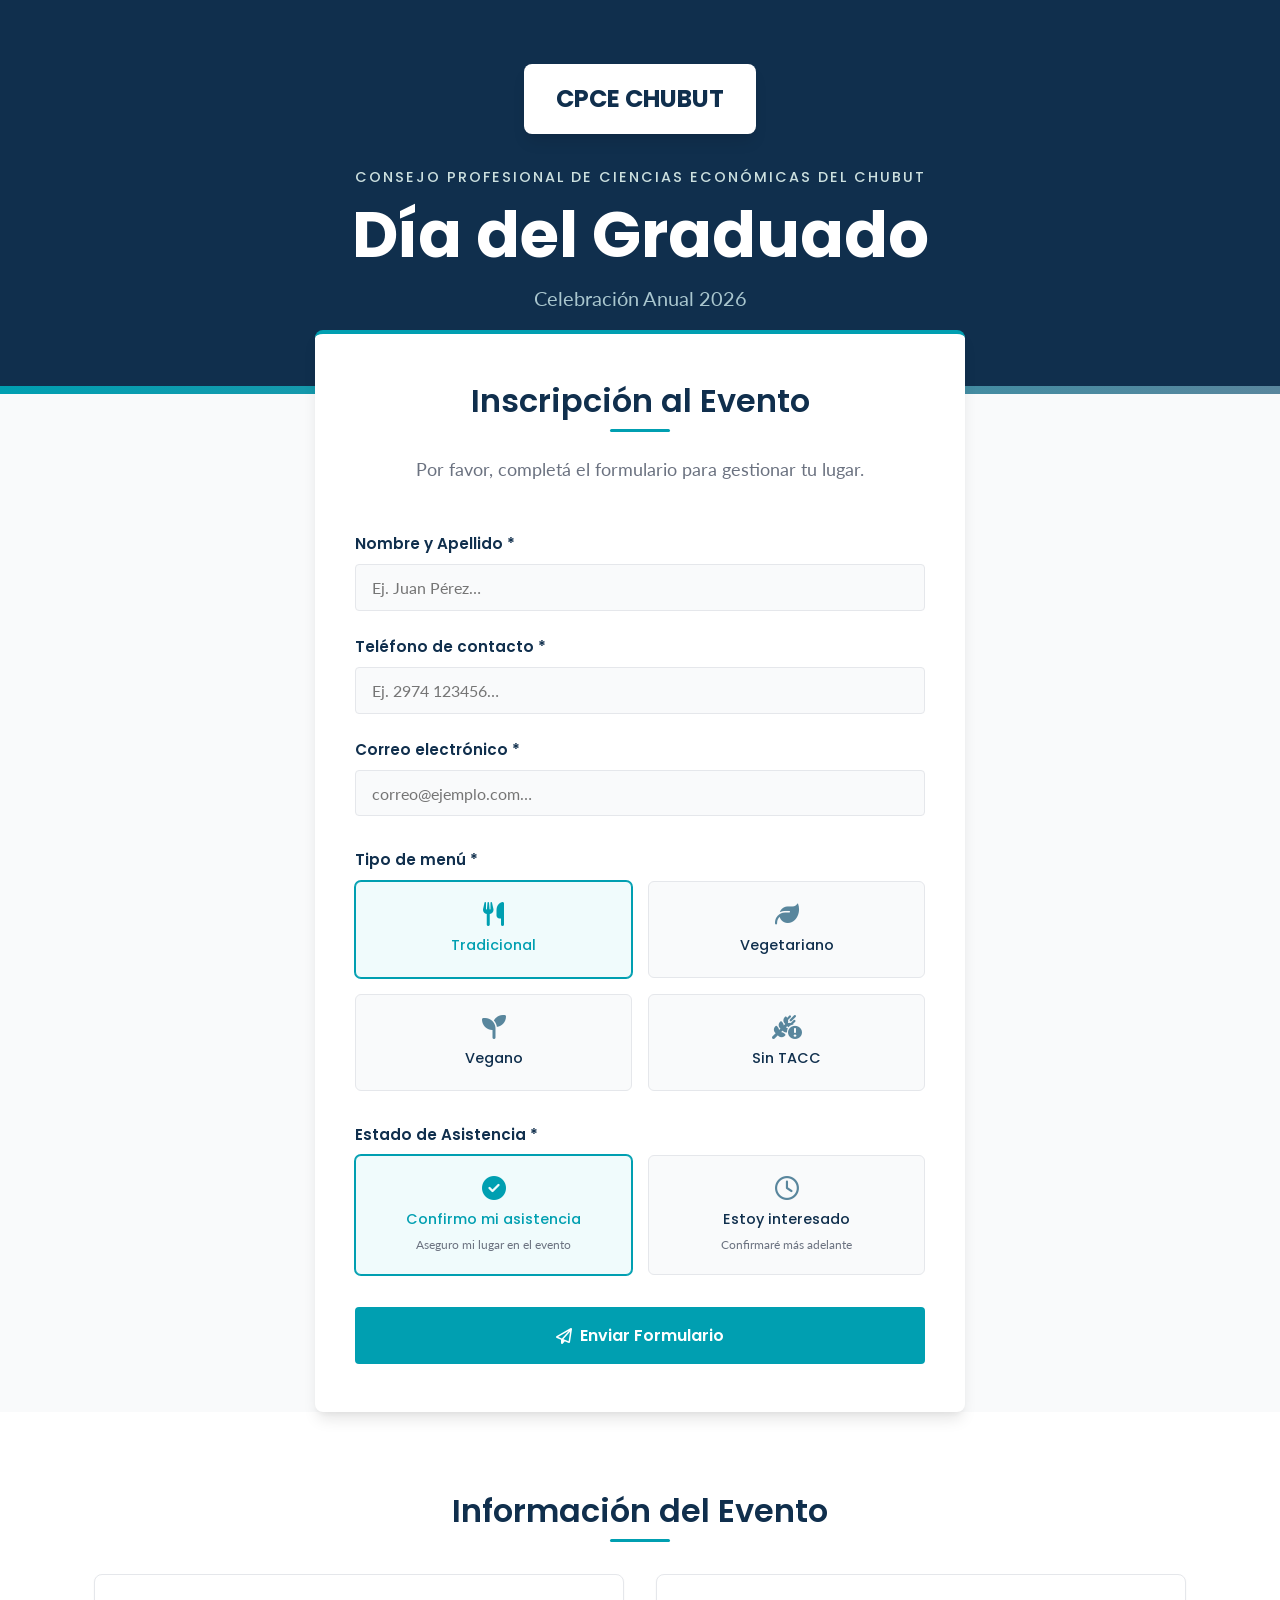
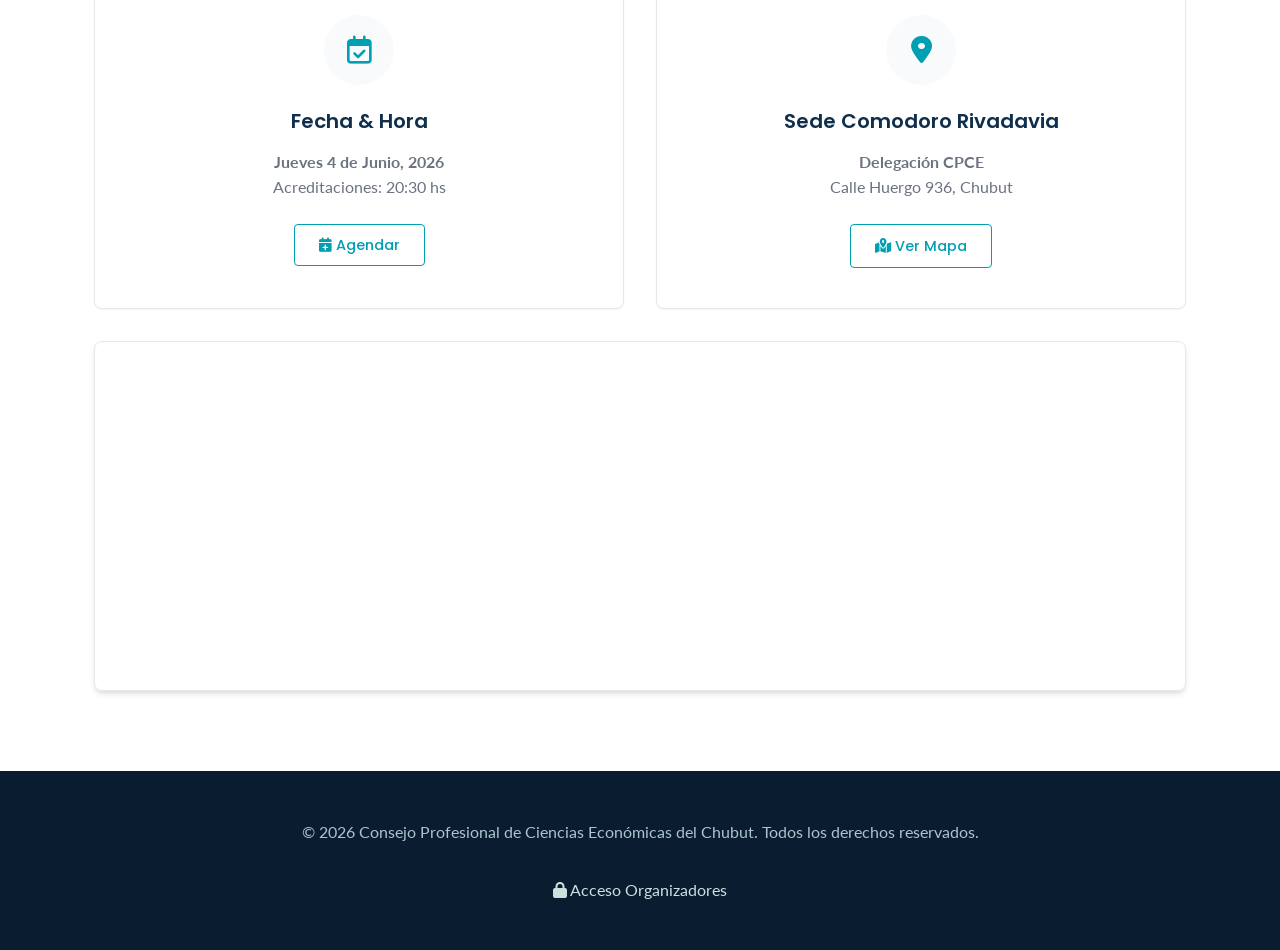
==== index.html @ 1562facc "Versión Inicial: Diseño Institucional CPCE Chubut" ====
<!DOCTYPE html>
<html lang="es">
<head>
  <meta charset="UTF-8">
  <meta name="viewport" content="width=device-width, initial-scale=1.0">
  <title>Día del Graduado — CPCE Chubut</title>
  <meta name="description" content="Gestión de asistencia al Día del Graduado en Ciencias Económicas.">
  <link rel="stylesheet" href="style.css">
  <link rel="stylesheet" href="https://cdnjs.cloudflare.com/ajax/libs/font-awesome/6.4.0/css/all.min.css">
</head>
<body>

  <!-- ══ HEADER INSTITUCIONAL ════════════════════════════════ -->
  <header class="site-header">
    <div class="container header-content">
      <div class="logo-wrap">
        <img src="logo.png" width="180" height="60" alt="CPCE Chubut Logo" onerror="this.style.display='none';this.nextElementSibling.style.display='block'">
        <span style="display:none;font-family:'Poppins',sans-serif;font-size:1.5rem;font-weight:700;color:#102f4d;">CPCE CHUBUT</span>
      </div>
      <p class="tagline">Consejo Profesional de Ciencias Económicas del Chubut</p>
      <h1 class="event-title">Día del Graduado</h1>
      <p class="event-subtitle">Celebración Anual 2026</p>
    </div>
  </header>

  <!-- ══ FORMULARIO DE INSCRIPCIÓN (Superpuesto) ═════════════ -->
  <section class="container" style="position:relative; z-index:10;">
    <div class="rsvp-box">
      <h2 class="section-title">Inscripción al Evento</h2>
      <div class="title-separator"></div>
      <p class="section-subtitle">Por favor, completá el formulario para gestionar tu lugar.</p>

      <div id="formAlert" class="alert hidden"></div>

      <form id="rsvpForm" novalidate>
        
        <div class="form-group">
          <label for="nombre" class="form-label">Nombre y Apellido *</label>
          <input type="text" id="nombre" name="nombre" class="form-control" placeholder="Ej. Juan Pérez…" required autocomplete="name">
        </div>

        <div class="form-group">
          <label for="telefono" class="form-label">Teléfono de contacto *</label>
          <input type="tel" id="telefono" name="telefono" class="form-control" placeholder="Ej. 2974 123456…" required autocomplete="tel">
        </div>

        <div class="form-group">
          <label for="email" class="form-label">Correo electrónico *</label>
          <input type="email" id="email" name="email" class="form-control" placeholder="correo@ejemplo.com…" required autocomplete="email" spellcheck="false">
        </div>

        <!-- Tipo de Menú -->
        <div class="form-group mt-4">
          <label class="form-label">Tipo de menú *</label>
          <div class="radio-grid">
            <label class="radio-opt">
              <input type="radio" name="menu" value="Tradicional" checked>
              <div class="radio-card">
                <i class="fa-solid fa-utensils"></i>
                <span>Tradicional</span>
              </div>
            </label>
            <label class="radio-opt">
              <input type="radio" name="menu" value="Vegetariano">
              <div class="radio-card">
                <i class="fa-solid fa-leaf"></i>
                <span>Vegetariano</span>
              </div>
            </label>
            <label class="radio-opt">
              <input type="radio" name="menu" value="Vegano">
              <div class="radio-card">
                <i class="fa-solid fa-seedling"></i>
                <span>Vegano</span>
              </div>
            </label>
            <label class="radio-opt">
              <input type="radio" name="menu" value="Celíaco / Sin TACC">
              <div class="radio-card">
                <i class="fa-solid fa-wheat-awn-circle-exclamation"></i>
                <span>Sin TACC</span>
              </div>
            </label>
          </div>
        </div>

        <!-- Estado -->
        <div class="form-group mt-4">
          <label class="form-label">Estado de Asistencia *</label>
          <div class="radio-grid">
            <label class="radio-opt">
              <input type="radio" name="estado" value="Confirmado" checked>
              <div class="radio-card">
                <i class="fa-solid fa-circle-check"></i>
                <span>Confirmo mi asistencia</span>
                <p class="hint">Aseguro mi lugar en el evento</p>
              </div>
            </label>
            <label class="radio-opt">
              <input type="radio" name="estado" value="Interesado">
              <div class="radio-card">
                <i class="fa-regular fa-clock"></i>
                <span>Estoy interesado</span>
                <p class="hint">Confirmaré más adelante</p>
              </div>
            </label>
          </div>
        </div>

        <button type="submit" id="submitBtn" class="btn-primary">
          <i class="fa-regular fa-paper-plane"></i> Enviar Formulario
        </button>

      </form>
    </div>
  </section>

  <!-- ══ DETALLES Y MAPA ═════════════════════════════════════ -->
  <section class="section-pad section-light">
    <div class="container">
      <h2 class="section-title">Información del Evento</h2>
      <div class="title-separator"></div>

      <div class="details-grid">
        <div class="detail-card">
          <div class="icon-wrapper"><i class="fa-regular fa-calendar-check"></i></div>
          <h3>Fecha &amp; Hora</h3>
          <p><strong>Jueves 4 de Junio, 2026</strong><br>Acreditaciones: 20:30 hs</p>
          <button id="addToCalendarBtn" class="btn-outline">
            <i class="fa-solid fa-calendar-plus"></i> Agendar
          </button>
        </div>

        <div class="detail-card">
          <div class="icon-wrapper"><i class="fa-solid fa-location-dot"></i></div>
          <h3>Sede Comodoro Rivadavia</h3>
          <p><strong>Delegación CPCE</strong><br>Calle Huergo 936, Chubut</p>
          <a href="https://maps.google.com/?q=Calle+Huergo+936,+Comodoro+Rivadavia,+Chubut" target="_blank" class="btn-outline">
            <i class="fa-solid fa-map-location-dot"></i> Ver Mapa
          </a>
        </div>
      </div>

      <div class="map-frame mt-4">
        <iframe src="https://www.google.com/maps/embed?pb=!1m18!1m12!1m3!1d2794.6180598711417!2d-67.4891395!3d-45.867909199999995!2m3!1f0!2f0!3f0!3m2!1i1024!2i768!4f13.1!3m3!1m2!1s0x95f6a2ff2a4de471%3A0xc3cf3388713280de!2sHuergo%20936%2C%20Comodoro%20Rivadavia%2C%20Chubut!5e0!3m2!1ses-419!2sar!4v1716938491000!5m2!1ses-419!2sar" loading="lazy" allowfullscreen referrerpolicy="no-referrer-when-downgrade"></iframe>
      </div>
    </div>
  </section>

  <!-- ══ FOOTER ══════════════════════════════════════════════ -->
  <footer class="site-footer">
    <div class="container">
      <img src="logo.png" width="150" height="50" loading="lazy" alt="CPCE Chubut" onerror="this.style.display='none'">
      <p>© 2026 Consejo Profesional de Ciencias Económicas del Chubut. Todos los derechos reservados.</p>
      <p class="mt-4">
        <a href="admin.html"><i class="fa-solid fa-lock"></i> Acceso Organizadores</a>
      </p>
    </div>
  </footer>

  <script src="app.js"></script>
</body>
</html>
---- style.css ----
/* ============================================================
   SISTEMA DE DISEÑO - Institucional CPCE Chubut
   ============================================================ */

@import url('https://fonts.googleapis.com/css2?family=Lato:ital,wght@0,300;0,400;0,700;1,400&family=Poppins:wght@300;400;500;600;700&display=swap');

/* ── Variables ─────────────────────────────────────────────── */
:root {
  --navy:       #102f4d;
  --navy-dark:  #0a1d30;
  --teal:       #009fb1;
  --teal-hover: #008796;
  --teal-light: #cce0df;
  --teal-mid:   #6ea9ad;
  
  --blue-gray:  #59869d;
  --blue-light: #a9c6ce;
  
  --white:      #ffffff;
  --gray-bg:    #f9fafb;
  --gray-light: #f2f2f2;
  --gray-border:#e5e7eb;
  --text-main:  #374151;
  --text-muted: #6b7280;
  
  --ff-heading: 'Poppins', sans-serif;
  --ff-body:    'Lato', sans-serif;
  
  --shadow-sm: 0 1px 2px 0 rgba(0, 0, 0, 0.05);
  --shadow-md: 0 4px 6px -1px rgba(0, 0, 0, 0.1), 0 2px 4px -1px rgba(0, 0, 0, 0.06);
  --shadow-lg: 0 10px 15px -3px rgba(0, 0, 0, 0.1), 0 4px 6px -2px rgba(0, 0, 0, 0.05);
  
  --ease: cubic-bezier(0.4, 0, 0.2, 1);
}

/* ── Reset & Base ───────────────────────────────────────────── */
*, *::before, *::after { box-sizing: border-box; margin: 0; padding: 0; }

html { scroll-behavior: smooth; font-size: 16px; }

body {
  font-family: var(--ff-body);
  background: var(--gray-bg);
  color: var(--text-main);
  line-height: 1.6;
}

h1, h2, h3, h4, h5, h6 {
  font-family: var(--ff-heading);
  font-weight: 600;
  line-height: 1.2;
  text-wrap: balance;
}

a { text-decoration: none; color: var(--teal); transition: color 0.3s var(--ease); }
a:hover { color: var(--navy); }

/* ── Layout & Utils ─────────────────────────────────────────── */
.container {
  width: min(100%, 1140px);
  margin: 0 auto;
  padding: 0 1.5rem;
}

.text-center { text-align: center; }
.mt-4 { margin-top: 2rem; }
.mb-4 { margin-bottom: 2rem; }

/* ── Header Institucional ───────────────────────────────────── */
.site-header {
  background: var(--navy);
  color: var(--white);
  padding: 4rem 0 5rem;
  position: relative;
  overflow: hidden;
}

.site-header::after {
  content: '';
  position: absolute;
  bottom: 0; left: 0; right: 0;
  height: 8px;
  background: linear-gradient(90deg, var(--teal) 0%, var(--blue-gray) 100%);
}

.header-content {
  display: flex;
  flex-direction: column;
  align-items: center;
  text-align: center;
  position: relative;
  z-index: 2;
  animation: slideUp 0.8s var(--ease) both;
}

.logo-wrap {
  background: var(--white);
  padding: 1rem 2rem;
  border-radius: 8px;
  margin-bottom: 2rem;
  box-shadow: var(--shadow-lg);
}

.logo-wrap img {
  max-height: 60px;
  width: auto;
  display: block;
}

.tagline {
  font-family: var(--ff-heading);
  font-size: 0.9rem;
  font-weight: 500;
  text-transform: uppercase;
  letter-spacing: 2px;
  color: var(--teal-light);
  margin-bottom: 0.5rem;
}

.event-title {
  font-size: clamp(2.5rem, 5vw, 4rem);
  font-weight: 700;
  margin-bottom: 0.5rem;
}

.event-subtitle {
  font-size: 1.25rem;
  font-weight: 400;
  color: var(--blue-light);
}

/* ── Secciones Principales ──────────────────────────────────── */
.section-pad { padding: 5rem 0; }
.section-light { background: var(--white); }
.section-dark { background: var(--navy); color: var(--white); }

.section-title {
  font-size: 2rem;
  color: var(--navy);
  margin-bottom: 0.5rem;
  text-align: center;
}
.section-dark .section-title { color: var(--white); }

.section-subtitle {
  text-align: center;
  color: var(--text-muted);
  margin-bottom: 3rem;
  font-size: 1.1rem;
}
.section-dark .section-subtitle { color: var(--blue-light); }

.title-separator {
  width: 60px;
  height: 3px;
  background: var(--teal);
  margin: 0 auto 1.5rem;
  border-radius: 2px;
}

/* ── Detalles (Cards) ───────────────────────────────────────── */
.details-grid {
  display: grid;
  grid-template-columns: repeat(auto-fit, minmax(300px, 1fr));
  gap: 2rem;
  margin-top: 2rem;
}

.detail-card {
  background: var(--white);
  border: 1px solid var(--gray-border);
  border-radius: 8px;
  padding: 2.5rem 2rem;
  text-align: center;
  box-shadow: var(--shadow-sm);
  transition: transform 0.3s var(--ease), box-shadow 0.3s var(--ease);
}

.detail-card:hover {
  transform: translateY(-5px);
  box-shadow: var(--shadow-md);
  border-color: var(--teal-light);
}

.icon-wrapper {
  width: 70px;
  height: 70px;
  background: var(--gray-bg);
  border-radius: 50%;
  display: flex;
  align-items: center;
  justify-content: center;
  margin: 0 auto 1.5rem;
  color: var(--teal);
  font-size: 1.75rem;
  transition: background 0.3s var(--ease), color 0.3s var(--ease);
}

.detail-card:hover .icon-wrapper {
  background: var(--teal);
  color: var(--white);
}

.detail-card h3 {
  font-size: 1.25rem;
  color: var(--navy);
  margin-bottom: 1rem;
}

.detail-card p {
  color: var(--text-muted);
  margin-bottom: 1.5rem;
}

.btn-outline {
  display: inline-block;
  padding: 0.6rem 1.5rem;
  border: 1px solid var(--teal);
  color: var(--teal);
  border-radius: 4px;
  font-family: var(--ff-heading);
  font-size: 0.9rem;
  font-weight: 500;
  background: transparent;
  cursor: pointer;
  transition: all 0.3s var(--ease);
}

.btn-outline:hover {
  background: var(--teal);
  color: var(--white);
}

/* ── Formulario RSVP ────────────────────────────────────────── */
.rsvp-box {
  background: var(--white);
  border-radius: 8px;
  padding: 3rem 2.5rem;
  box-shadow: var(--shadow-lg);
  max-width: 650px;
  margin: -4rem auto 0;
  position: relative;
  z-index: 10;
  border-top: 4px solid var(--teal);
}

.form-group {
  margin-bottom: 1.5rem;
}

.form-label {
  display: block;
  font-family: var(--ff-heading);
  font-size: 0.95rem;
  font-weight: 600;
  color: var(--navy);
  margin-bottom: 0.5rem;
}

.form-control {
  width: 100%;
  padding: 0.8rem 1rem;
  border: 1px solid var(--gray-border);
  border-radius: 4px;
  font-family: var(--ff-body);
  font-size: 1rem;
  color: var(--text-main);
  background: var(--gray-bg);
  transition: border-color 0.3s, box-shadow 0.3s;
  outline: none;
}

.form-control:focus-visible {
  border-color: var(--teal);
  box-shadow: 0 0 0 3px rgba(0, 159, 177, 0.15);
  background: var(--white);
}

/* Radio Cards (Menú y Estado) */
.radio-grid {
  display: grid;
  grid-template-columns: repeat(2, 1fr);
  gap: 1rem;
}

.radio-opt input[type="radio"] {
  position: absolute;
  opacity: 0;
}

.radio-card {
  display: flex;
  flex-direction: column;
  align-items: center;
  gap: 0.5rem;
  padding: 1.25rem 1rem;
  border: 1px solid var(--gray-border);
  border-radius: 6px;
  cursor: pointer;
  transition: all 0.2s;
  background: var(--gray-bg);
  text-align: center;
}

.radio-card i {
  font-size: 1.5rem;
  color: var(--blue-gray);
}

.radio-card span {
  font-family: var(--ff-heading);
  font-weight: 500;
  font-size: 0.9rem;
  color: var(--navy);
}

.radio-card p.hint {
  font-size: 0.75rem;
  color: var(--text-muted);
  margin-top: -0.25rem;
}

.radio-opt input:checked + .radio-card {
  border-color: var(--teal);
  background: #f0fbfc;
  box-shadow: 0 0 0 1px var(--teal);
}

.radio-opt input:checked + .radio-card i,
.radio-opt input:checked + .radio-card span {
  color: var(--teal);
}

.btn-primary {
  width: 100%;
  padding: 1rem;
  background: var(--teal);
  color: var(--white);
  border: none;
  border-radius: 4px;
  font-family: var(--ff-heading);
  font-size: 1rem;
  font-weight: 600;
  cursor: pointer;
  transition: background 0.3s, transform 0.2s;
  display: flex;
  justify-content: center;
  align-items: center;
  gap: 0.5rem;
  margin-top: 2rem;
}

.btn-primary:hover {
  background: var(--teal-hover);
  transform: translateY(-2px);
}

.btn-primary:disabled {
  opacity: 0.7;
  cursor: not-allowed;
  transform: none;
}

/* Alertas */
.alert {
  padding: 1rem;
  border-radius: 4px;
  margin-bottom: 1.5rem;
  display: flex;
  align-items: center;
  gap: 0.75rem;
  font-weight: 500;
}
.alert-success { background: #e6fffa; color: #047481; border: 1px solid #b2f5ea; }
.alert-error { background: #fff5f5; color: #c53030; border: 1px solid #fed7d7; }
.alert.hidden { display: none; }

/* ── Mapa ───────────────────────────────────────────────────── */
.map-frame {
  width: 100%;
  height: 350px;
  border-radius: 8px;
  overflow: hidden;
  box-shadow: var(--shadow-md);
  border: 1px solid var(--gray-border);
}

.map-frame iframe {
  width: 100%;
  height: 100%;
  border: none;
}

/* ── Footer ─────────────────────────────────────────────────── */
.site-footer {
  background: var(--navy-dark);
  color: var(--blue-light);
  padding: 3rem 0;
  text-align: center;
}

.site-footer img {
  opacity: 0.5;
  max-width: 150px;
  margin-bottom: 1.5rem;
}

.site-footer a { color: var(--teal-light); }
.site-footer a:hover { color: var(--white); }

/* ── Panel de Administración ────────────────────────────────── */

/* Login */
.login-wrap {
  min-height: 100vh;
  display: flex;
  align-items: center;
  justify-content: center;
  background: var(--navy);
  padding: 2rem;
}

.login-card {
  background: var(--white);
  padding: 3rem 2.5rem;
  border-radius: 8px;
  box-shadow: var(--shadow-lg);
  width: 100%;
  max-width: 400px;
  text-align: center;
  border-top: 4px solid var(--teal);
}

.login-card i.fa-lock {
  font-size: 2.5rem;
  color: var(--teal);
  margin-bottom: 1rem;
}

.login-card h1 {
  font-size: 1.5rem;
  color: var(--navy);
  margin-bottom: 0.5rem;
}

.login-card p { color: var(--text-muted); margin-bottom: 2rem; }

/* Dashboard */
.dash-header {
  background: var(--white);
  border-bottom: 1px solid var(--gray-border);
  padding: 1.5rem 0;
  position: sticky;
  top: 0;
  z-index: 100;
  box-shadow: var(--shadow-sm);
}

.dash-header-inner {
  display: flex;
  justify-content: space-between;
  align-items: center;
  flex-wrap: wrap;
  gap: 1rem;
}

.dash-brand { display: flex; align-items: center; gap: 1rem; }
.dash-brand img { height: 40px; }
.dash-brand h1 { font-size: 1.25rem; color: var(--navy); margin: 0; }

.dash-actions { display: flex; gap: 0.75rem; align-items: center; }

.badge-mode {
  background: var(--gray-bg);
  color: var(--text-muted);
  border: 1px solid var(--gray-border);
  padding: 0.3rem 0.75rem;
  border-radius: 20px;
  font-size: 0.8rem;
  font-weight: 600;
  text-transform: uppercase;
}

/* Métricas */
.metrics-grid {
  display: grid;
  grid-template-columns: repeat(auto-fit, minmax(200px, 1fr));
  gap: 1.5rem;
  margin: 2rem 0;
}

.metric-card {
  background: var(--white);
  border: 1px solid var(--gray-border);
  border-radius: 8px;
  padding: 1.5rem;
  box-shadow: var(--shadow-sm);
  border-left: 4px solid var(--navy);
}

.metric-card.accent-teal { border-left-color: var(--teal); }
.metric-card.accent-blue { border-left-color: var(--blue-gray); }

.metric-title {
  font-family: var(--ff-heading);
  font-size: 0.85rem;
  font-weight: 600;
  text-transform: uppercase;
  color: var(--text-muted);
}

.metric-value {
  font-size: 2.5rem;
  font-weight: 700;
  color: var(--navy);
  line-height: 1.2;
  margin: 0.5rem 0;
}

/* Controles */
.controls-bar {
  display: flex;
  gap: 1rem;
  margin-bottom: 1.5rem;
  background: var(--white);
  padding: 1rem;
  border-radius: 8px;
  border: 1px solid var(--gray-border);
  box-shadow: var(--shadow-sm);
  flex-wrap: wrap;
}

.search-box {
  position: relative;
  flex: 1;
  min-width: 250px;
}

.search-box i {
  position: absolute;
  left: 1rem;
  top: 50%;
  transform: translateY(-50%);
  color: var(--text-muted);
}

.search-box input {
  width: 100%;
  padding: 0.6rem 1rem 0.6rem 2.5rem;
  border: 1px solid var(--gray-border);
  border-radius: 4px;
  font-family: var(--ff-body);
  outline: none;
}
.search-box input:focus-visible { border-color: var(--teal); }

.filter-select {
  padding: 0.6rem 1rem;
  border: 1px solid var(--gray-border);
  border-radius: 4px;
  font-family: var(--ff-body);
  background: var(--white);
  outline: none;
}

/* Tabla */
.table-container {
  background: var(--white);
  border: 1px solid var(--gray-border);
  border-radius: 8px;
  overflow: hidden;
  box-shadow: var(--shadow-sm);
  overflow-x: auto;
}

.data-table {
  width: 100%;
  border-collapse: collapse;
  min-width: 800px;
}

.data-table th {
  background: var(--gray-bg);
  padding: 1rem;
  text-align: left;
  font-family: var(--ff-heading);
  font-size: 0.85rem;
  font-weight: 600;
  color: var(--text-muted);
  border-bottom: 1px solid var(--gray-border);
}

.data-table td {
  padding: 1rem;
  border-bottom: 1px solid var(--gray-border);
  color: var(--text-main);
  vertical-align: middle;
}

.data-table tbody tr:hover { background: var(--gray-bg); }

/* Badges de Tabla */
.badge {
  display: inline-block;
  padding: 0.35rem 0.75rem;
  border-radius: 20px;
  font-size: 0.75rem;
  font-weight: 600;
  font-family: var(--ff-heading);
}

/* Badge Estado */
.badge-status { border: 1px solid; }
.badge-status.confirmado {
  background: #e6fffa;
  color: #047481;
  border-color: #b2f5ea;
}
.badge-status.interesado {
  background: #fffbeb;
  color: #b45309;
  border-color: #fde68a;
}

/* Badge Menu */
.badge-menu { background: var(--gray-light); color: var(--text-muted); }
.badge-menu.tradicional { background: #e0f2fe; color: #0369a1; }
.badge-menu.vegetariano { background: #dcfce7; color: #15803d; }
.badge-menu.vegano      { background: #ccfbf1; color: #0f766e; }
.badge-menu.sintacc     { background: #fef3c7; color: #b45309; }

/* Botón Check-in */
.btn-checkin {
  padding: 0.4rem 0.8rem;
  border: 1px solid var(--gray-border);
  background: var(--white);
  color: var(--text-muted);
  border-radius: 4px;
  cursor: pointer;
  font-size: 0.8rem;
  font-weight: 600;
  transition: all 0.2s;
  display: inline-flex;
  align-items: center;
  gap: 0.4rem;
}

.btn-checkin:hover {
  border-color: var(--teal);
  color: var(--teal);
}

.btn-checkin.active {
  background: var(--teal);
  border-color: var(--teal);
  color: var(--white);
}

/* ── Utilidades ─────────────────────────────────────────────── */
.spin {
  display: inline-block;
  width: 1em;
  height: 1em;
  border: 2px solid currentColor;
  border-right-color: transparent;
  border-radius: 50%;
  animation: spin 0.75s linear infinite;
}

/* ── Animaciones ────────────────────────────────────────────── */
@media (prefers-reduced-motion: no-preference) {
  @keyframes slideUp {
    from { opacity: 0; transform: translateY(20px); }
    to   { opacity: 1; transform: translateY(0); }
  }
  @keyframes spin { to { transform: rotate(360deg); } }
}

@media (prefers-reduced-motion: reduce) {
  .header-content { animation: none; }
  .spin { animation: none; }
}

/* ── Responsive ─────────────────────────────────────────────── */
@media (max-width: 768px) {
  .radio-grid { grid-template-columns: 1fr; }
  .controls-bar { flex-direction: column; }
}
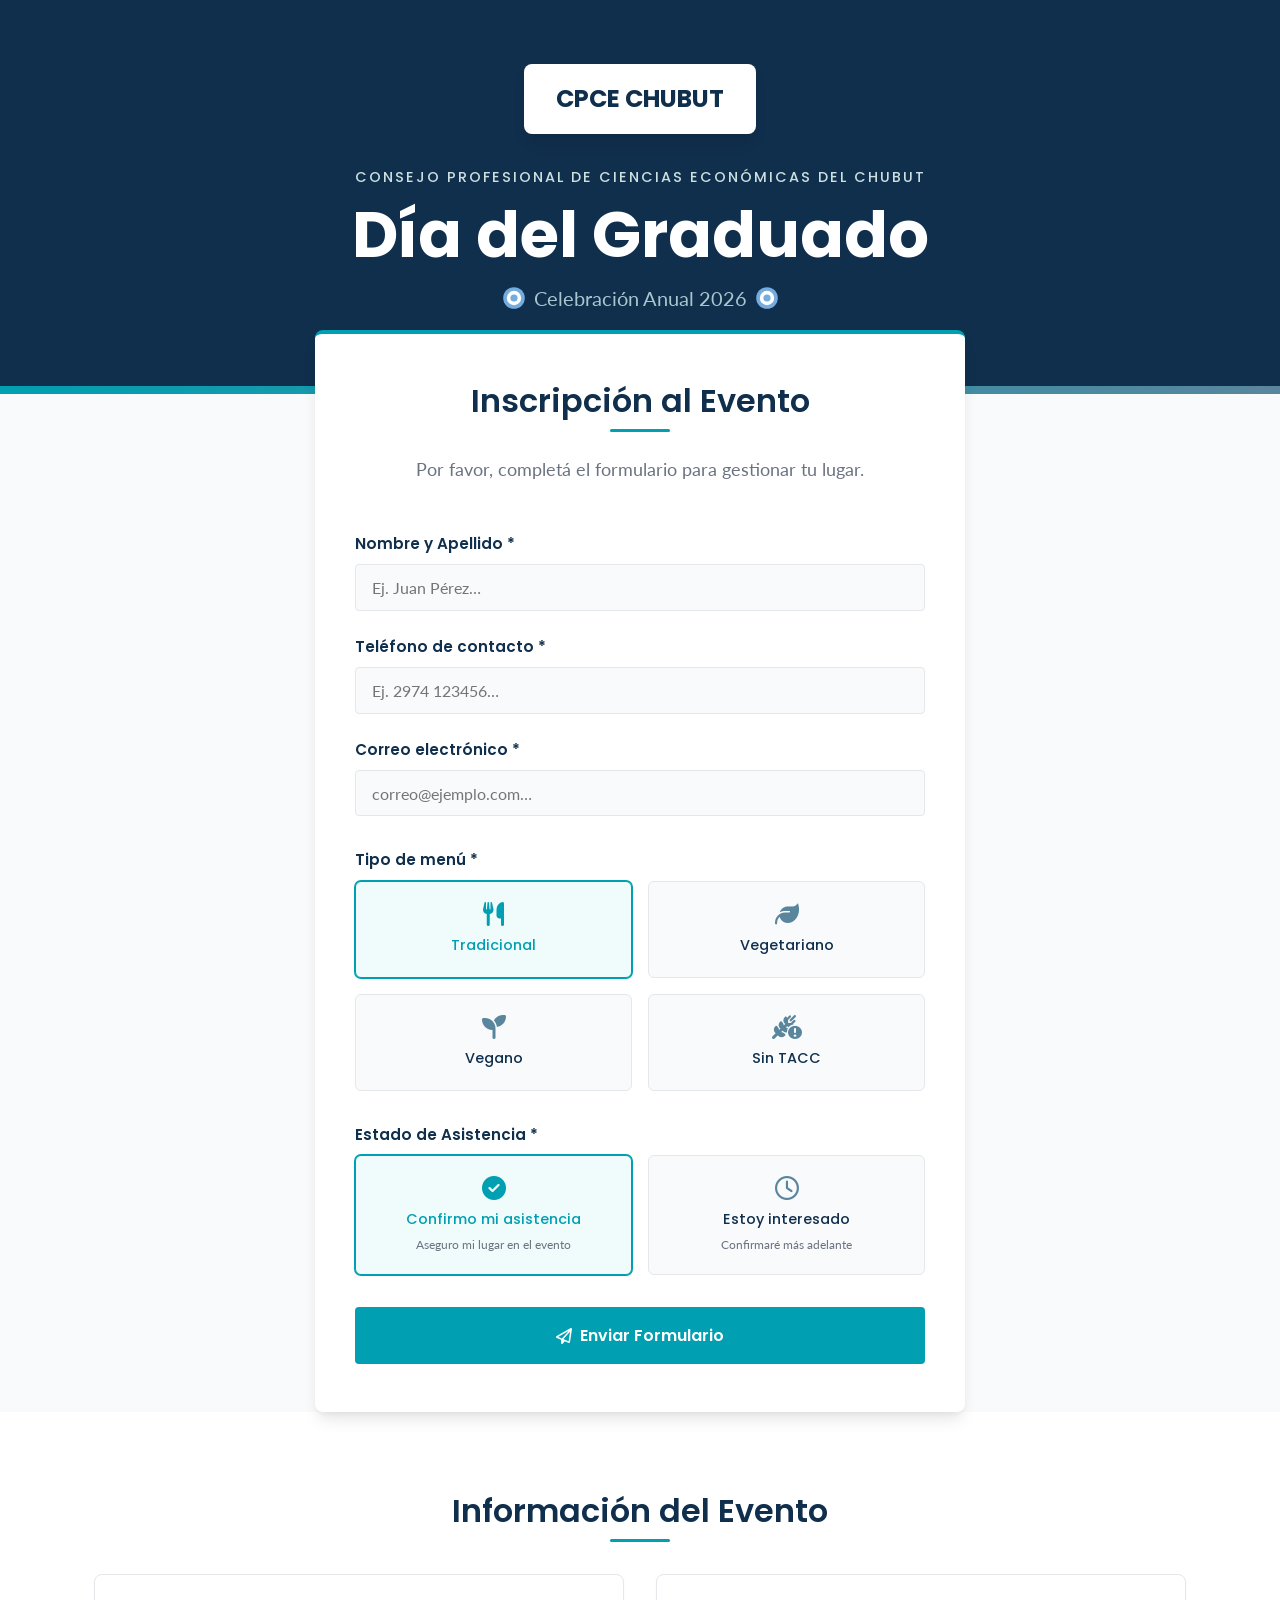
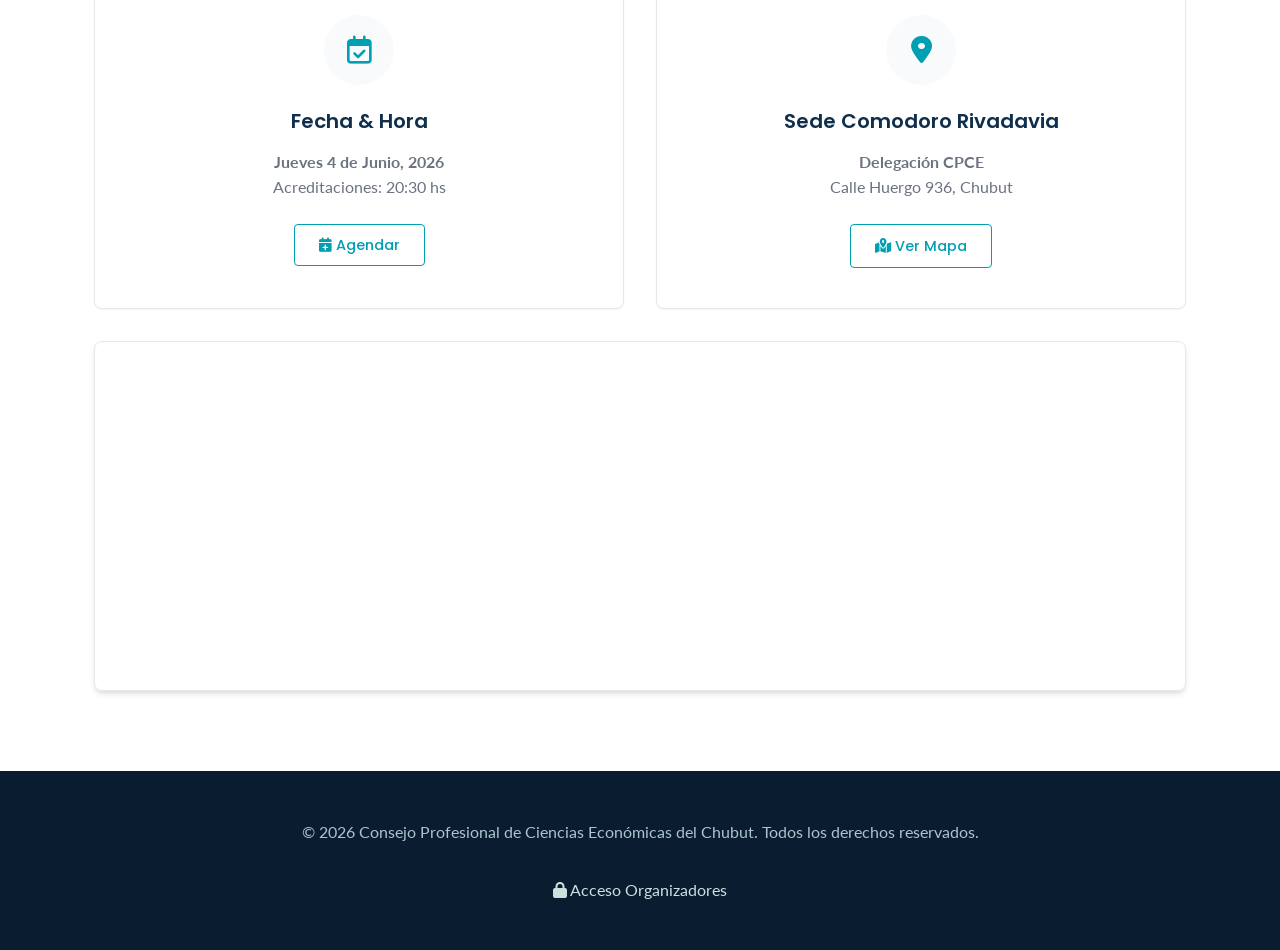
==== commit 1ba4717f: "UI: Add Escarapela Argentina a la cabecera" ====
--- a/index.html
+++ b/index.html
@@ -19,7 +19,19 @@
       </div>
       <p class="tagline">Consejo Profesional de Ciencias Económicas del Chubut</p>
       <h1 class="event-title">Día del Graduado</h1>
-      <p class="event-subtitle">Celebración Anual 2026</p>
+      <div style="display:flex; align-items:center; justify-content:center; gap:0.5rem;">
+        <svg width="24" height="24" viewBox="0 0 100 100" xmlns="http://www.w3.org/2000/svg" aria-label="Escarapela Argentina">
+          <circle cx="50" cy="50" r="45" fill="#74ACDF"/>
+          <circle cx="50" cy="50" r="30" fill="#FFFFFF"/>
+          <circle cx="50" cy="50" r="15" fill="#74ACDF"/>
+        </svg>
+        <p class="event-subtitle" style="margin:0;">Celebración Anual 2026</p>
+        <svg width="24" height="24" viewBox="0 0 100 100" xmlns="http://www.w3.org/2000/svg" aria-hidden="true">
+          <circle cx="50" cy="50" r="45" fill="#74ACDF"/>
+          <circle cx="50" cy="50" r="30" fill="#FFFFFF"/>
+          <circle cx="50" cy="50" r="15" fill="#74ACDF"/>
+        </svg>
+      </div>
     </div>
   </header>
 
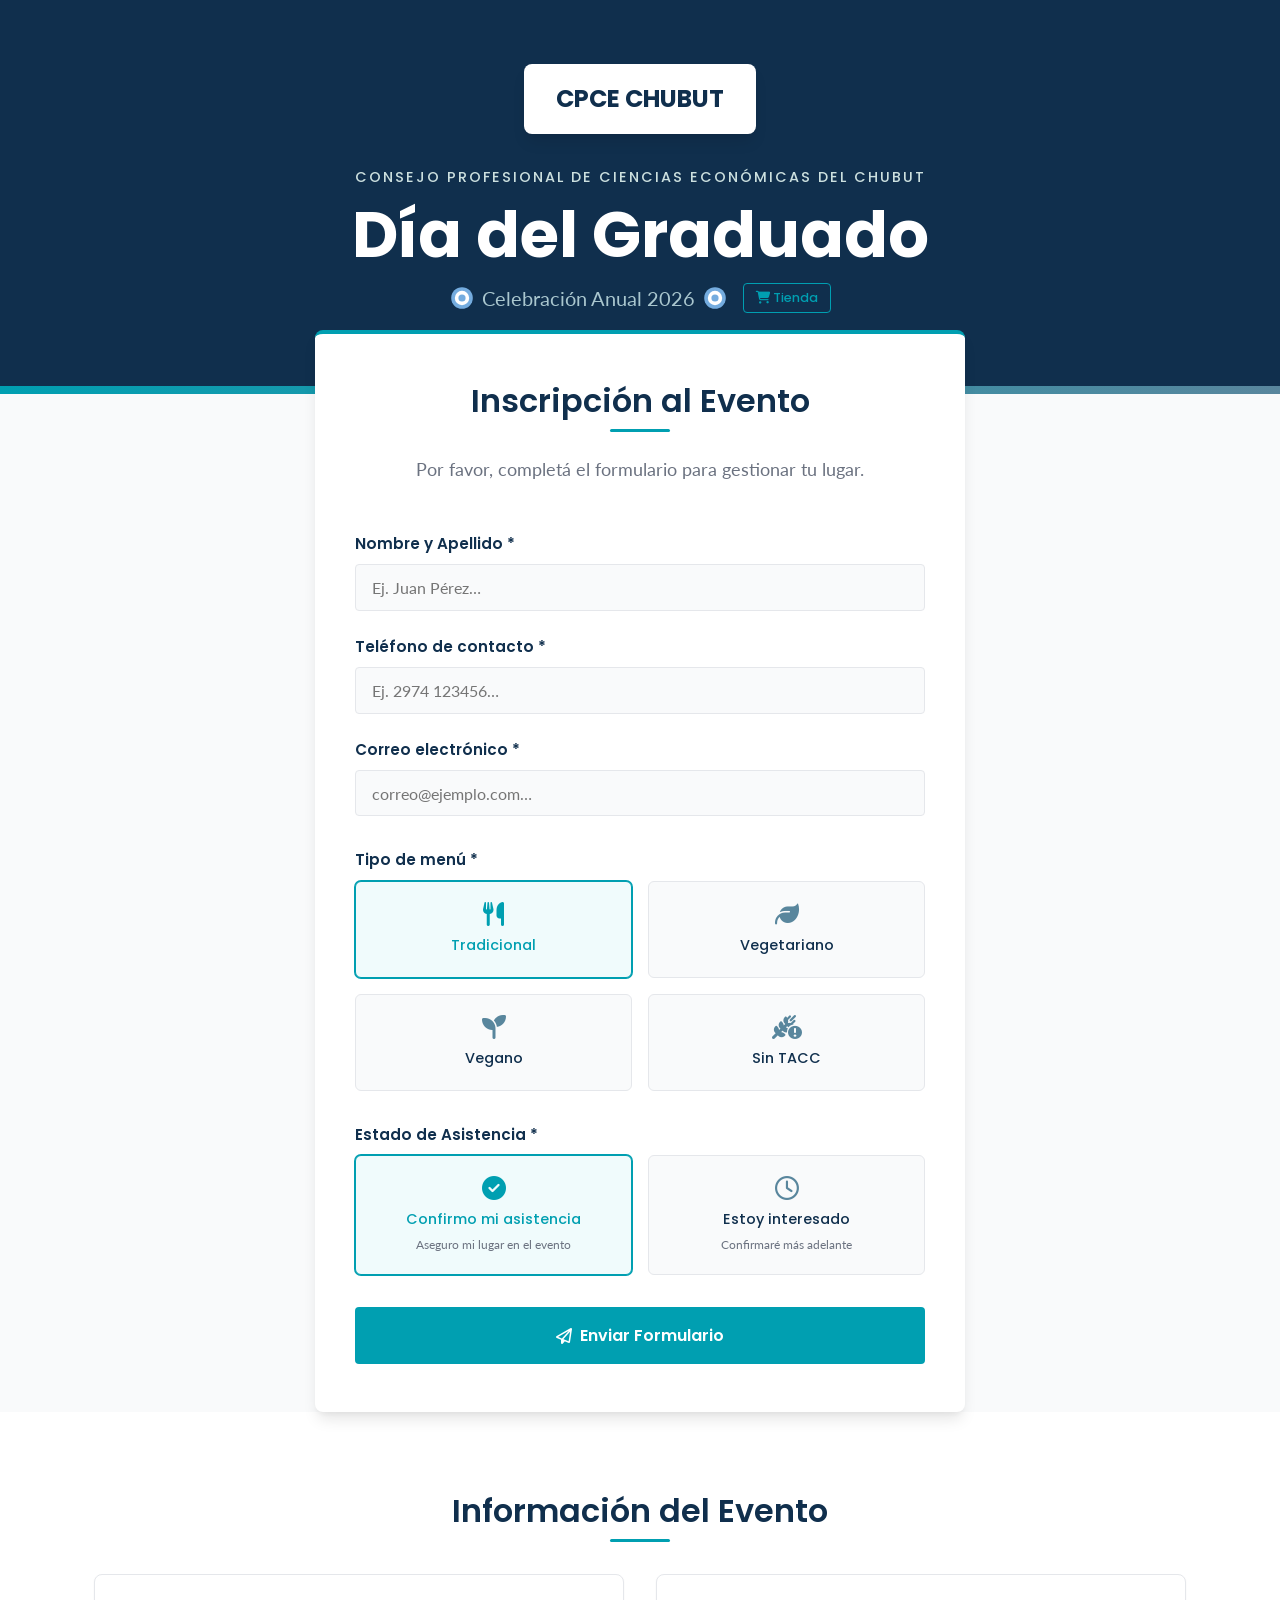
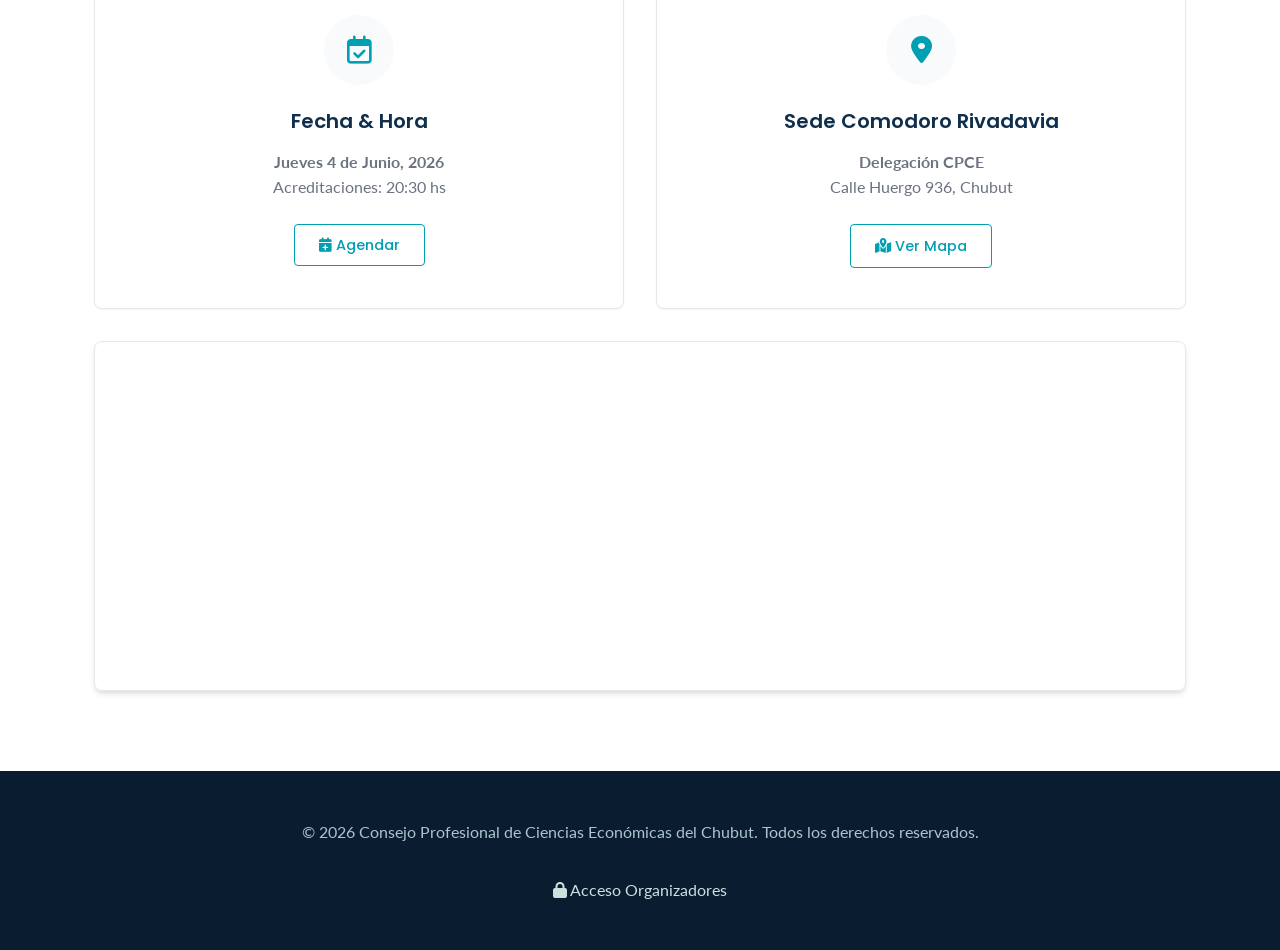
==== commit 90d61732: "UI: Agregar boton de tienda al lado de la escarapela" ====
--- a/index.html
+++ b/index.html
@@ -31,6 +31,9 @@
           <circle cx="50" cy="50" r="30" fill="#FFFFFF"/>
           <circle cx="50" cy="50" r="15" fill="#74ACDF"/>
         </svg>
+        <a href="#tienda" class="btn-outline" style="padding: 0.25rem 0.75rem; font-size: 0.8rem; margin-left: 0.5rem; border-color: var(--teal); color: var(--teal);">
+          <i class="fa-solid fa-cart-shopping" aria-hidden="true"></i> Tienda
+        </a>
       </div>
     </div>
   </header>
